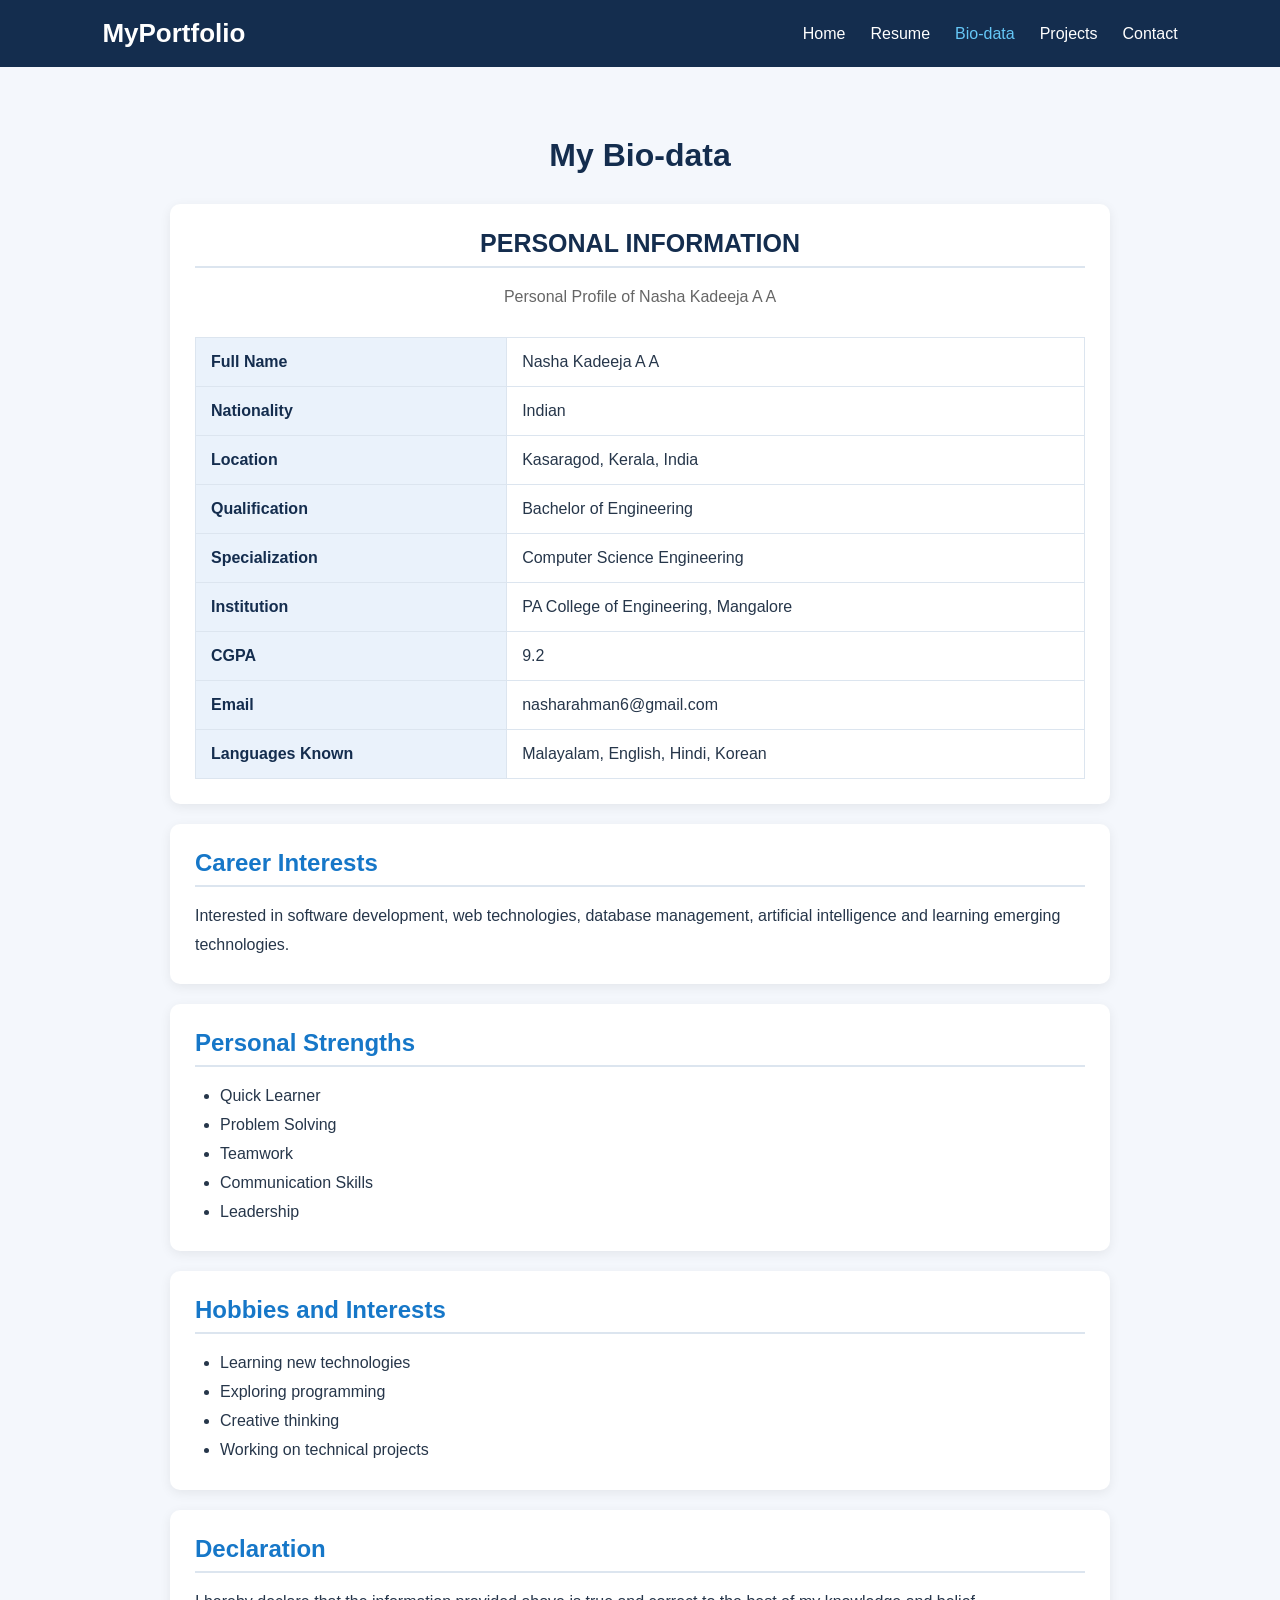
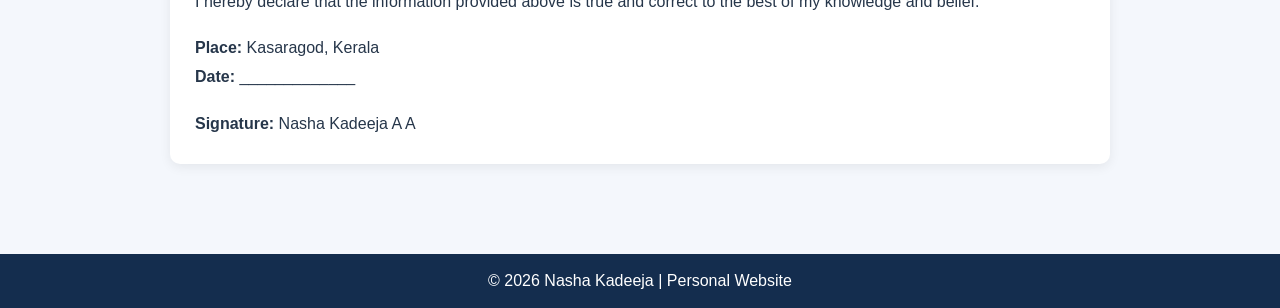
==== biodata.html @ c4d26069 "Initial commit - Resume and Bio-data Website" ====
<!DOCTYPE html>
<html lang="en">
<head>
    <meta charset="UTF-8">
    <meta name="viewport" content="width=device-width, initial-scale=1.0">
    <title>My Bio-data</title>
    <link rel="stylesheet" href="css/style.css">
</head>

<body>

<header>
    <nav class="navbar">
        <h2 class="logo">MyPortfolio</h2>

        <ul class="nav-links">
            <li><a href="index.html">Home</a></li>
            <li><a href="resume.html">Resume</a></li>
            <li><a href="biodata.html" class="active">Bio-data</a></li>
            <li><a href="projects.html">Projects</a></li>
            <li><a href="contact.html">Contact</a></li>
        </ul>
    </nav>
</header>

<main class="page-container">

    <h1 class="page-title">My Bio-data</h1>

    <section class="content-card">

        <div class="biodata-header">
            <h2>PERSONAL INFORMATION</h2>
            <p>Personal Profile of Nasha Kadeeja A A</p>
        </div>

        <table class="biodata-table">

            <tr>
                <th>Full Name</th>
                <td>Nasha Kadeeja A A</td>
            </tr>

            <tr>
                <th>Nationality</th>
                <td>Indian</td>
            </tr>

            <tr>
                <th>Location</th>
                <td>Kasaragod, Kerala, India</td>
            </tr>

            <tr>
                <th>Qualification</th>
                <td>Bachelor of Engineering</td>
            </tr>

            <tr>
                <th>Specialization</th>
                <td>Computer Science Engineering</td>
            </tr>

            <tr>
                <th>Institution</th>
                <td>PA College of Engineering, Mangalore</td>
            </tr>

            <tr>
                <th>CGPA</th>
                <td>9.2</td>
            </tr>

            <tr>
                <th>Email</th>
                <td>nasharahman6@gmail.com</td>
            </tr>

            <tr>
                <th>Languages Known</th>
                <td>Malayalam, English, Hindi, Korean</td>
            </tr>

        </table>

    </section>

    <section class="content-card">
        <h2>Career Interests</h2>

        <p>
            Interested in software development, web technologies,
            database management, artificial intelligence and
            learning emerging technologies.
        </p>
    </section>

    <section class="content-card">
        <h2>Personal Strengths</h2>

        <ul>
            <li>Quick Learner</li>
            <li>Problem Solving</li>
            <li>Teamwork</li>
            <li>Communication Skills</li>
            <li>Leadership</li>
        </ul>
    </section>

    <section class="content-card">
        <h2>Hobbies and Interests</h2>

        <ul>
            <li>Learning new technologies</li>
            <li>Exploring programming</li>
            <li>Creative thinking</li>
            <li>Working on technical projects</li>
        </ul>
    </section>

    <section class="content-card">
        <h2>Declaration</h2>

        <p>
            I hereby declare that the information provided above
            is true and correct to the best of my knowledge
            and belief.
        </p>

        <br>

        <p><b>Place:</b> Kasaragod, Kerala</p>
        <p><b>Date:</b> _____________</p>

        <br>

        <p><b>Signature:</b> Nasha Kadeeja A A</p>
    </section>

</main>

<footer>
    <p>© 2026 Nasha Kadeeja | Personal Website</p>
</footer>

<script src="https://code.jquery.com/jquery-3.7.1.min.js"></script>
<script src="js/script.js"></script>

</body>
</html>
---- css/style.css ----
/* General Styling */
* {
    margin: 0;
    padding: 0;
    box-sizing: border-box;
    font-family: Arial, sans-serif;
}

body {
    background: #f4f7fc;
    color: #26364a;
}

/* Navigation Bar */
header {
    background: #142d4e;
    padding: 18px 8%;
}

.navbar {
    display: flex;
    justify-content: space-between;
    align-items: center;
    flex-wrap: wrap;
}

.logo {
    color: white;
    font-size: 26px;
}

.nav-links {
    display: flex;
    list-style: none;
    gap: 25px;
}

.nav-links a {
    color: white;
    text-decoration: none;
    font-size: 16px;
    transition: 0.3s;
}

.nav-links a:hover,
.nav-links a.active {
    color: #65c7f7;
}

/* Home Section */
.home {
    min-height: 80vh;
    display: flex;
    align-items: center;
    justify-content: space-around;
    padding: 50px 8%;
    gap: 40px;
}

.home-content {
    max-width: 600px;
}

.home-content h3 {
    font-size: 22px;
    margin-bottom: 15px;
}

.home-content h1 {
    font-size: 48px;
    margin-bottom: 10px;
}

.home-content h1 span {
    color: #1677c8;
}

.home-content h2 {
    color: #1677c8;
    margin-bottom: 20px;
}

.home-content p {
    font-size: 17px;
    line-height: 1.8;
    margin-bottom: 25px;
}

/* Buttons */
.btn {
    display: inline-block;
    background: #1677c8;
    color: white;
    padding: 12px 22px;
    border-radius: 6px;
    text-decoration: none;
    margin: 5px;
    transition: 0.3s;
}

.btn:hover {
    background: #10558f;
    transform: translateY(-2px);
}

.btn-outline {
    background: transparent;
    color: #1677c8;
    border: 2px solid #1677c8;
}

.btn-outline:hover {
    color: white;
}

/* Profile Image */
.home-image img {
    width: 280px;
    height: 280px;
    border-radius: 50%;
    object-fit: cover;
    border: 7px solid white;
    box-shadow: 0 5px 20px rgba(0,0,0,0.15);
}

/* Footer */
footer {
    background: #142d4e;
    color: white;
    text-align: center;
    padding: 18px;
}

/* Other Page Sections */
.page-container {
    max-width: 1000px;
    margin: 40px auto;
    padding: 30px;
}

.page-title {
    color: #142d4e;
    text-align: center;
    margin-bottom: 30px;
    font-size: 32px;
}

.content-card {
    background: white;
    padding: 25px;
    margin-bottom: 20px;
    border-radius: 10px;
    box-shadow: 0 3px 12px rgba(0,0,0,0.07);
}

.content-card h2 {
    color: #1677c8;
    margin-bottom: 15px;
}

.content-card p,
.content-card li {
    line-height: 1.8;
}

.content-card ul {
    padding-left: 25px;
}

.contact-form input,
.contact-form textarea {
    width: 100%;
    padding: 12px;
    margin: 10px 0;
    border: 1px solid #ccc;
    border-radius: 5px;
}

/* Mobile Responsive Design */
@media (max-width: 768px) {

    .navbar {
        flex-direction: column;
        gap: 20px;
    }

    .nav-links {
        flex-wrap: wrap;
        justify-content: center;
        gap: 15px;
    }

    .home {
        flex-direction: column-reverse;
        text-align: center;
    }

    .home-content h1 {
        font-size: 36px;
    }

    .home-image img {
        width: 200px;
        height: 200px;
    }

    .page-container {
        padding: 20px;
        margin: 20px auto;
    }
}

/* Resume Print Styling */

@media print {

    header,
    footer,
    button,
    .btn {
        display: none !important;
    }

    body {
        background: white;
        color: black;
    }

    .page-container {
        margin: 0;
        padding: 10px;
        max-width: 100%;
    }

    .content-card {
        box-shadow: none;
        border: 1px solid #ddd;
        break-inside: avoid;
    }

    .page-title {
        color: black;
    }
}

/* Resume Header */

.resume-header {
    text-align: center;
    border-top: 5px solid #1677c8;
}

.resume-header h1 {
    color: #142d4e;
    font-size: 32px;
    margin-bottom: 10px;
}

.resume-header p {
    margin: 7px 0;
    font-size: 14px;
}

.content-card h3 {
    color: #142d4e;
    margin-bottom: 8px;
}

.content-card h2 {
    border-bottom: 2px solid #dce5ef;
    padding-bottom: 8px;
}

/* Bio-data Page */

.biodata-header {
    text-align: center;
    margin-bottom: 25px;
}

.biodata-header h2 {
    color: #142d4e;
    font-size: 25px;
}

.biodata-header p {
    color: #666;
    margin-top: 8px;
}

.biodata-table {
    width: 100%;
    border-collapse: collapse;
    margin-top: 15px;
}

.biodata-table th,
.biodata-table td {
    border: 1px solid #dce5ef;
    padding: 15px;
    text-align: left;
}

.biodata-table th {
    background: #eaf2fb;
    color: #142d4e;
    width: 35%;
}

.biodata-table tr:hover {
    background: #f4f8fd;
}

@media (max-width: 600px) {
    .biodata-table th,
    .biodata-table td {
        padding: 9px;
        font-size: 13px;
    }
}

/* Projects Page */

.projects-intro {
    text-align: center;
    margin-bottom: 30px;
    color: #555;
    font-size: 17px;
}

.project-card {
    background: white;
    padding: 30px;
    margin-bottom: 25px;
    border-radius: 12px;
    box-shadow: 0 4px 15px rgba(0,0,0,0.08);
    border-left: 5px solid #1677c8;
    transition: 0.3s;
}

.project-card:hover {
    transform: translateY(-5px);
}

.project-number {
    color: #1677c8;
    font-size: 30px;
    font-weight: bold;
    margin-bottom: 10px;
}

.project-card h2 {
    color: #142d4e;
    margin-bottom: 10px;
}

.project-card h3 {
    color: #1677c8;
    margin-top: 20px;
    margin-bottom: 10px;
}

.project-card p {
    line-height: 1.8;
}

.project-role {
    color: #777;
    margin-bottom: 15px;
}

.project-card ul {
    padding-left: 25px;
    line-height: 2;
}

.tech-tags {
    display: flex;
    flex-wrap: wrap;
    gap: 10px;
    margin-top: 10px;
}

.tech-tags span {
    background: #eaf2fb;
    color: #1677c8;
    padding: 8px 15px;
    border-radius: 20px;
    font-size: 14px;
    font-weight: bold;
}

/* Contact Page */

.contact-intro {
    text-align: center;
    margin-bottom: 25px;
    font-size: 17px;
    color: #555;
}

.content-card a {
    color: #1677c8;
    text-decoration: none;
}

.content-card a:hover {
    text-decoration: underline;
}

.contact-form label {
    display: block;
    margin-top: 15px;
    font-weight: bold;
    color: #142d4e;
}

.contact-form input,
.contact-form textarea {
    width: 100%;
    padding: 13px;
    margin-top: 8px;
    border: 1px solid #ccd6e0;
    border-radius: 6px;
    font-size: 15px;
}

.contact-form input:focus,
.contact-form textarea:focus {
    outline: none;
    border-color: #1677c8;
    box-shadow: 0 0 5px rgba(22,119,200,0.2);
}

#formMessage {
    margin-top: 15px;
    color: #1677c8;
    font-weight: bold;
}
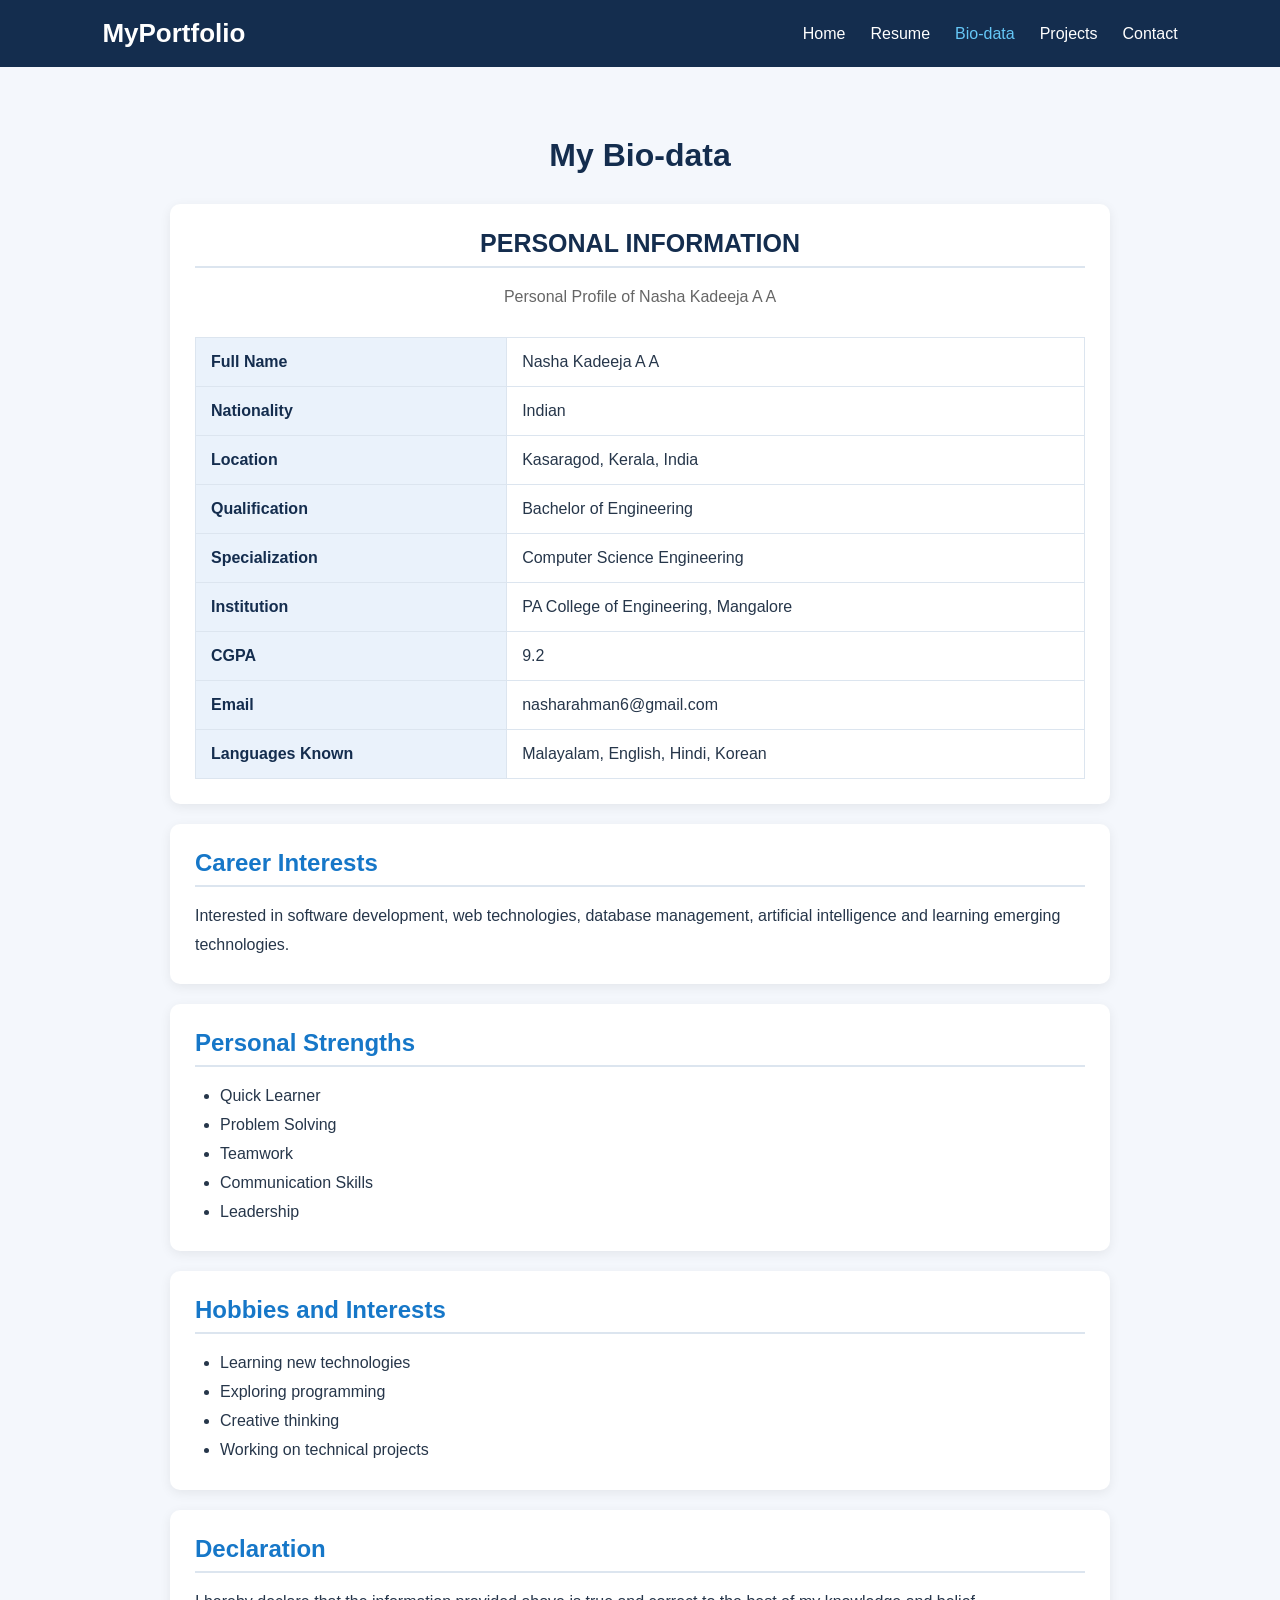
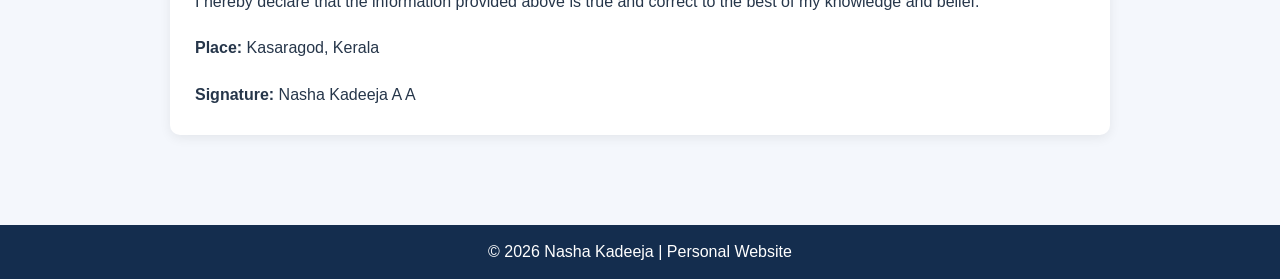
==== commit 3f71145d: "Update biodata.html" ====
--- a/biodata.html
+++ b/biodata.html
@@ -131,7 +131,7 @@
         <br>
 
         <p><b>Place:</b> Kasaragod, Kerala</p>
-        <p><b>Date:</b> _____________</p>
+        
 
         <br>
 
